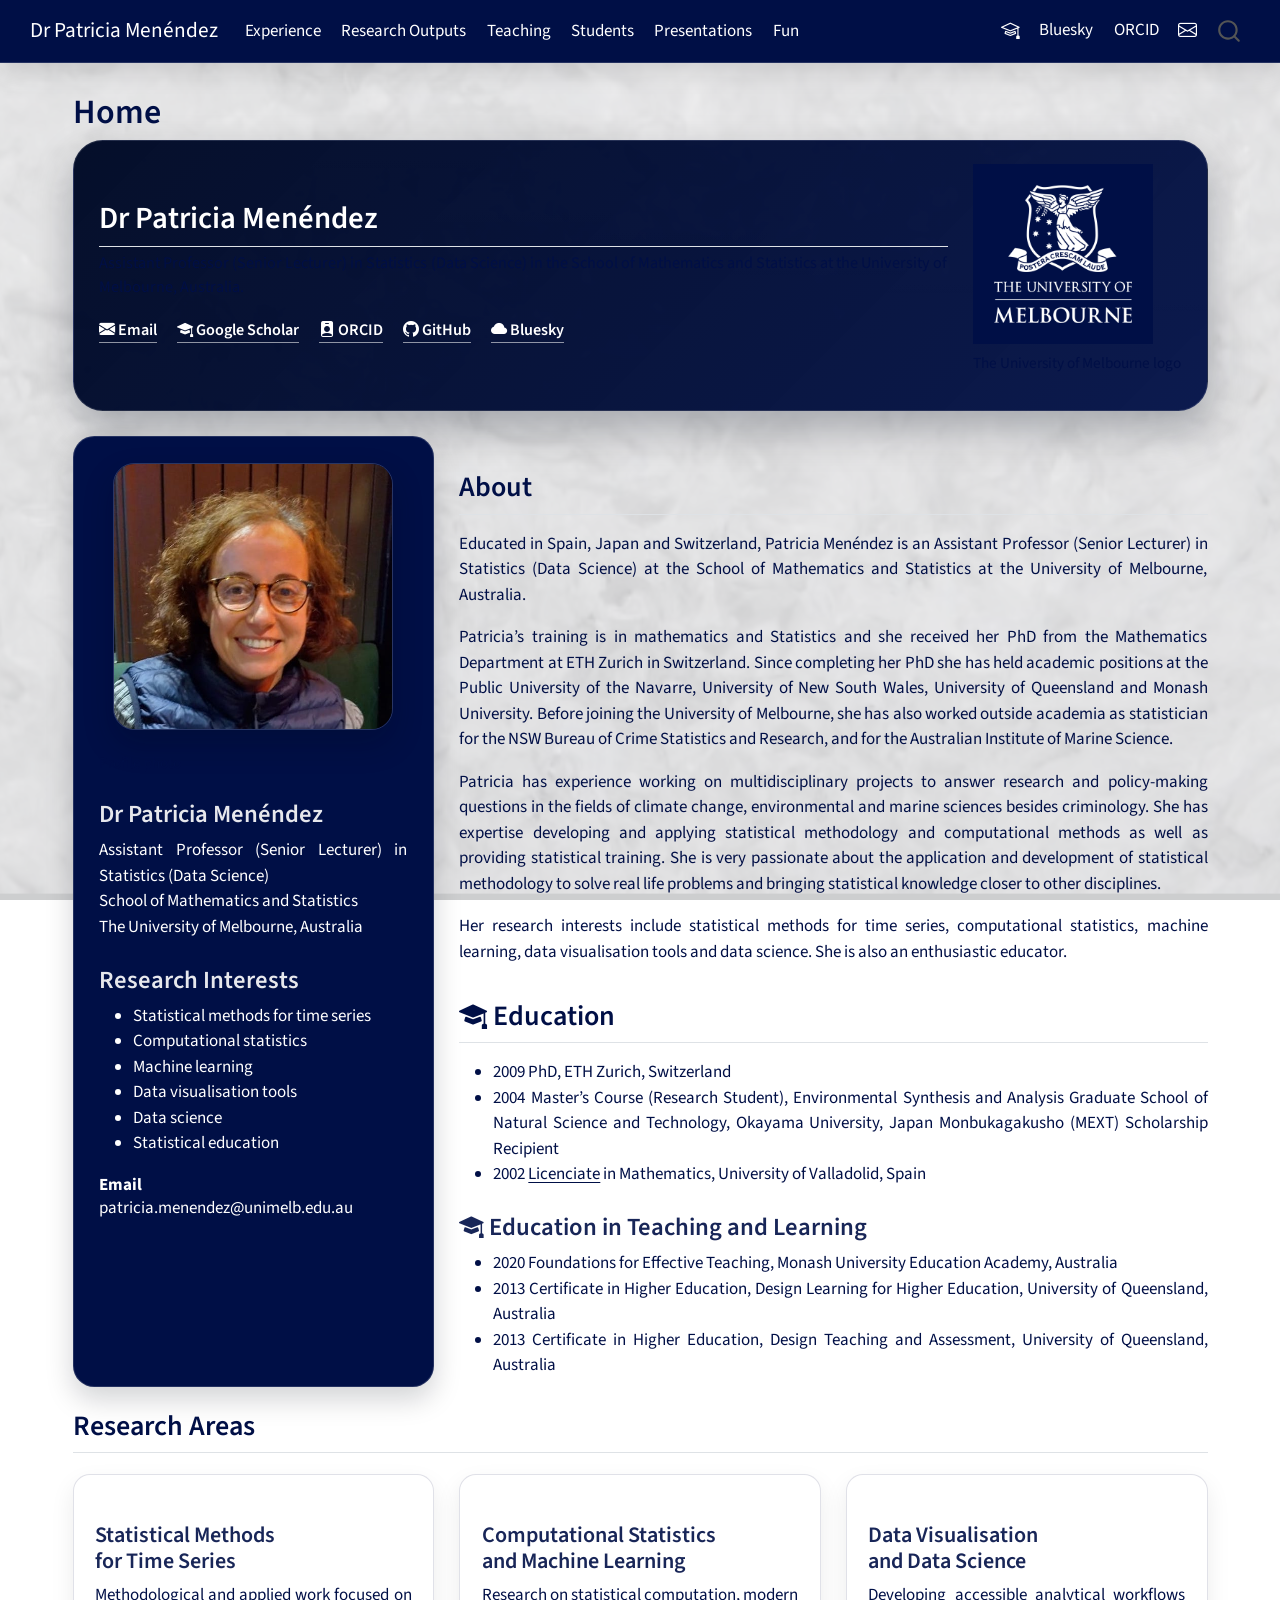
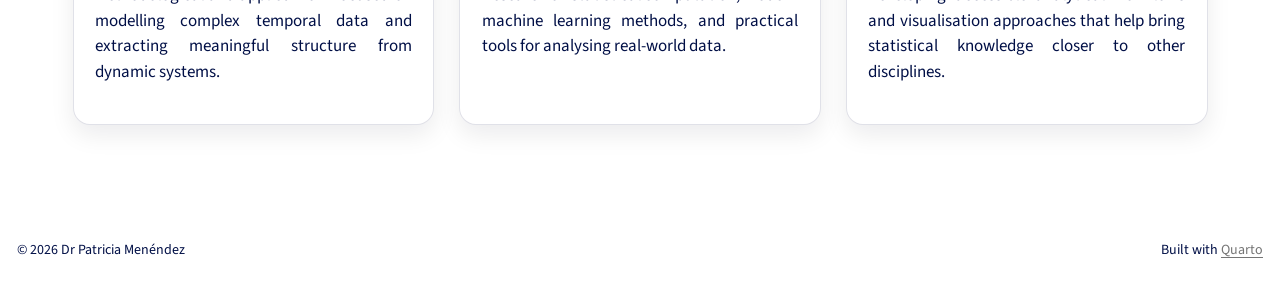
==== index.html @ da28e720 "Deploy rendered site from private source" ====
<!DOCTYPE html>
<html xmlns="http://www.w3.org/1999/xhtml" lang="en" xml:lang="en"><head>

<meta charset="utf-8">
<meta name="generator" content="quarto-1.9.37">

<meta name="viewport" content="width=device-width, initial-scale=1.0, user-scalable=yes">


<title>Home – Dr Patricia Menéndez</title>
<style>
/* Default styles provided by pandoc.
** See https://pandoc.org/MANUAL.html#variables-for-html for config info.
*/
code{white-space: pre-wrap;}
span.smallcaps{font-variant: small-caps;}
div.columns{display: flex; gap: min(4vw, 1.5em);}
div.column{flex: auto; overflow-x: auto;}
div.hanging-indent{margin-left: 1.5em; text-indent: -1.5em;}
ul.task-list{list-style: none;}
ul.task-list li input[type="checkbox"] {
  width: 0.8em;
  margin: 0 0.8em 0.2em -1em; /* quarto-specific, see https://github.com/quarto-dev/quarto-cli/issues/4556 */ 
  vertical-align: middle;
}
</style>


<script src="site_libs/quarto-nav/quarto-nav.js"></script>
<script src="site_libs/quarto-nav/headroom.min.js"></script>
<script src="site_libs/clipboard/clipboard.min.js"></script>
<script src="site_libs/quarto-search/autocomplete.umd.js"></script>
<script src="site_libs/quarto-search/fuse.min.js"></script>
<script src="site_libs/quarto-search/quarto-search.js"></script>
<meta name="quarto:offset" content="./">
<script src="site_libs/quarto-html/quarto.js" type="module"></script>
<script src="site_libs/quarto-html/tabsets/tabsets.js" type="module"></script>
<script src="site_libs/quarto-html/popper.min.js"></script>
<script src="site_libs/quarto-html/tippy.umd.min.js"></script>
<script src="site_libs/quarto-html/anchor.min.js"></script>
<link href="site_libs/quarto-html/tippy.css" rel="stylesheet">
<link href="site_libs/quarto-html/quarto-syntax-highlighting-7f8f88aac4f3542376d5c11b86a4c14d.css" rel="stylesheet" id="quarto-text-highlighting-styles">
<script src="site_libs/bootstrap/bootstrap.min.js"></script>
<link href="site_libs/bootstrap/bootstrap-icons.css" rel="stylesheet">
<link href="site_libs/bootstrap/bootstrap-4897d45d2f75ed4f519693be625836c5.min.css" rel="stylesheet" append-hash="true" id="quarto-bootstrap" data-mode="light">
<script id="quarto-search-options" type="application/json">{
  "location": "navbar",
  "copy-button": false,
  "collapse-after": 3,
  "panel-placement": "end",
  "type": "overlay",
  "limit": 50,
  "keyboard-shortcut": [
    "f",
    "/",
    "s"
  ],
  "show-item-context": false,
  "language": {
    "search-no-results-text": "No results",
    "search-matching-documents-text": "matching documents",
    "search-copy-link-title": "Copy link to search",
    "search-hide-matches-text": "Hide additional matches",
    "search-more-match-text": "more match in this document",
    "search-more-matches-text": "more matches in this document",
    "search-clear-button-title": "Clear",
    "search-text-placeholder": "",
    "search-detached-cancel-button-title": "Cancel",
    "search-submit-button-title": "Submit",
    "search-label": "Search"
  }
}</script>
<style>html{ scroll-behavior: smooth; }</style>


<link rel="stylesheet" href="styles.css">
</head>

<body class="nav-fixed quarto-light">

<div id="quarto-search-results"></div>
  <header id="quarto-header" class="headroom fixed-top">
    <nav class="navbar navbar-expand-lg " data-bs-theme="dark">
      <div class="navbar-container container-fluid">
      <div class="navbar-brand-container mx-auto">
    <a class="navbar-brand" href="./index.html">
    <span class="navbar-title">Dr Patricia Menéndez</span>
    </a>
  </div>
            <div id="quarto-search" class="" title="Search"></div>
          <button class="navbar-toggler" type="button" data-bs-toggle="collapse" data-bs-target="#navbarCollapse" aria-controls="navbarCollapse" role="menu" aria-expanded="false" aria-label="Toggle navigation" onclick="if (window.quartoToggleHeadroom) { window.quartoToggleHeadroom(); }">
  <span class="navbar-toggler-icon"></span>
</button>
          <div class="collapse navbar-collapse" id="navbarCollapse">
            <ul class="navbar-nav navbar-nav-scroll me-auto">
  <li class="nav-item">
    <a class="nav-link" href="./experience.html"> 
<span class="menu-text">Experience</span></a>
  </li>  
  <li class="nav-item">
    <a class="nav-link" href="./publications.html"> 
<span class="menu-text">Research Outputs</span></a>
  </li>  
  <li class="nav-item">
    <a class="nav-link" href="./teaching.html"> 
<span class="menu-text">Teaching</span></a>
  </li>  
  <li class="nav-item">
    <a class="nav-link" href="./students.html"> 
<span class="menu-text">Students</span></a>
  </li>  
  <li class="nav-item">
    <a class="nav-link" href="./presentations.html"> 
<span class="menu-text">Presentations</span></a>
  </li>  
  <li class="nav-item">
    <a class="nav-link" href="./hobbies.html"> 
<span class="menu-text">Fun</span></a>
  </li>  
</ul>
            <ul class="navbar-nav navbar-nav-scroll ms-auto">
  <li class="nav-item compact">
    <a class="nav-link" href="https://scholar.google.com/citations?user=6ynCG1MAAAAJ&amp;hl=en"> <i class="bi bi-mortarboard" role="img" aria-label="Google Scholar">
</i> 
<span class="menu-text"></span></a>
  </li>  
  <li class="nav-item">
    <a class="nav-link" href="https://bsky.app/profile/patriciamenendez.bsky.social"> 
<span class="menu-text">Bluesky</span></a>
  </li>  
  <li class="nav-item">
    <a class="nav-link" href="https://orcid.org/0000-0003-0701-6315"> 
<span class="menu-text">ORCID</span></a>
  </li>  
  <li class="nav-item compact">
    <a class="nav-link" href="mailto:patricia.menendez@unimelb.edu.au"> <i class="bi bi-envelope" role="img" aria-label="Email">
</i> 
<span class="menu-text"></span></a>
  </li>  
</ul>
          </div> <!-- /navcollapse -->
            <div class="quarto-navbar-tools">
</div>
      </div> <!-- /container-fluid -->
    </nav>
</header>
<!-- content -->
<div id="quarto-content" class="quarto-container page-columns page-rows-contents page-layout-full page-navbar">
<!-- sidebar -->
<!-- margin-sidebar -->
    
<!-- main -->
<main class="content column-page" id="quarto-document-content">

<header id="title-block-header" class="quarto-title-block default">
<div class="quarto-title">
<h1 class="title">Home</h1>
</div>



<div class="quarto-title-meta column-page">

    
  
    
  </div>
  


</header>


<div class="hero-banner">
<div class="hero-layout">
<section id="dr-patricia-menéndez" class="level2 hero-copy">
<h2 class="anchored" data-anchor-id="dr-patricia-menéndez">Dr Patricia Menéndez</h2>
<p>Assistant Professor (Senior Lecturer) in Statistics (Data Science) in the School of Mathematics and Statistics at the University of Melbourne, Australia.</p>
<p><a href="mailto:patricia.menendez@unimelb.edu.au" class="hero-link"><i class="bi bi-envelope-fill"></i> Email</a> <a href="https://scholar.google.com/citations?user=6ynCG1MAAAAJ&amp;hl=en" class="hero-link"><i class="bi bi-mortarboard-fill"></i> Google Scholar</a> <a href="https://orcid.org/0000-0003-0701-6315" class="hero-link"><i class="bi bi-person-badge-fill"></i> ORCID</a> <a href="https://github.com/" class="hero-link"><i class="bi bi-github"></i> GitHub</a> <a href="https://bsky.app/profile/patriciamenendez.bsky.social" class="hero-link"><i class="bi bi-cloud-fill"></i> Bluesky</a></p>
</section>
<div class="hero-mark">
<div class="quarto-figure quarto-figure-center">
<figure class="figure">
<p><img src="photos/uom-logo.png" class="uom-logo-hero img-fluid figure-img"></p>
<figcaption>The University of Melbourne logo</figcaption>
</figure>
</div>
</div>
</div>
</div>
<div class="grid">
<div class="g-col-12 g-col-md-4">
<div class="profile-panel">
<div class="quarto-figure quarto-figure-center">
<figure class="figure">
<p><img src="photos/profile-photo.jpeg" class="profile-photo img-fluid figure-img"></p>
<figcaption>Profile photo</figcaption>
</figure>
</div>
<section id="dr-patricia-menéndez-1" class="level3">
<h3 class="anchored" data-anchor-id="dr-patricia-menéndez-1">Dr Patricia Menéndez</h3>
<p>Assistant Professor (Senior Lecturer) in Statistics (Data Science)<br>
School of Mathematics and Statistics<br>
The University of Melbourne, Australia</p>
</section>
<section id="research-interests" class="level3">
<h3 class="anchored" data-anchor-id="research-interests">Research Interests</h3>
<ul>
<li>Statistical methods for time series</li>
<li>Computational statistics</li>
<li>Machine learning</li>
<li>Data visualisation tools</li>
<li>Data science</li>
<li>Statistical education</li>
</ul>
<div class="profile-meta">
<p><strong>Email</strong><br>
patricia.menendez@unimelb.edu.au</p>
</div>
</section>
</div>
</div>
<div class="g-col-12 g-col-md-8">
<section id="about" class="level2">
<h2 class="anchored" data-anchor-id="about">About</h2>
<p>Educated in Spain, Japan and Switzerland, Patricia Menéndez is an Assistant Professor (Senior Lecturer) in Statistics (Data Science) at the School of Mathematics and Statistics at the University of Melbourne, Australia.</p>
<p>Patricia’s training is in mathematics and Statistics and she received her PhD from the Mathematics Department at ETH Zurich in Switzerland. Since completing her PhD she has held academic positions at the Public University of the Navarre, University of New South Wales, University of Queensland and Monash University. Before joining the University of Melbourne, she has also worked outside academia as statistician for the NSW Bureau of Crime Statistics and Research, and for the Australian Institute of Marine Science.</p>
<p>Patricia has experience working on multidisciplinary projects to answer research and policy-making questions in the fields of climate change, environmental and marine sciences besides criminology. She has expertise developing and applying statistical methodology and computational methods as well as providing statistical training. She is very passionate about the application and development of statistical methodology to solve real life problems and bringing statistical knowledge closer to other disciplines.</p>
<p>Her research interests include statistical methods for time series, computational statistics, machine learning, data visualisation tools and data science. She is also an enthusiastic educator.</p>
</section>
<section id="education" class="level2">
<h2 class="anchored" data-anchor-id="education"><i class="bi bi-mortarboard-fill"></i> Education</h2>
<ul>
<li>2009 PhD, ETH Zurich, Switzerland</li>
<li>2004 Master’s Course (Research Student), Environmental Synthesis and Analysis Graduate School of Natural Science and Technology, Okayama University, Japan Monbukagakusho (MEXT) Scholarship Recipient</li>
<li>2002 <a href="https://en.wikipedia.org/wiki/Licentiate_(degree)">Licenciate</a> in Mathematics, University of Valladolid, Spain</li>
</ul>
<section id="education-in-teaching-and-learning" class="level3">
<h3 class="anchored" data-anchor-id="education-in-teaching-and-learning"><i class="bi bi-mortarboard-fill"></i> Education in Teaching and Learning</h3>
<ul>
<li>2020 Foundations for Effective Teaching, Monash University Education Academy, Australia</li>
<li>2013 Certificate in Higher Education, Design Learning for Higher Education, University of Queensland, Australia</li>
<li>2013 Certificate in Higher Education, Design Teaching and Assessment, University of Queensland, Australia</li>
</ul>
</section>
</section>
</div>
</div>
<section id="research-areas" class="level2">
<h2 class="anchored" data-anchor-id="research-areas">Research Areas</h2>
<div class="feature-grid">
<section id="statistical-methods-for-time-series" class="level3 feature-card">
<h3 class="anchored" data-anchor-id="statistical-methods-for-time-series">Statistical Methods for Time Series</h3>
<p>Methodological and applied work focused on modelling complex temporal data and extracting meaningful structure from dynamic systems.</p>
</section>
<section id="computational-statistics-and-machine-learning" class="level3 feature-card">
<h3 class="anchored" data-anchor-id="computational-statistics-and-machine-learning">Computational Statistics and Machine Learning</h3>
<p>Research on statistical computation, modern machine learning methods, and practical tools for analysing real-world data.</p>
</section>
<section id="data-visualisation-and-data-science" class="level3 feature-card">
<h3 class="anchored" data-anchor-id="data-visualisation-and-data-science">Data Visualisation and Data Science</h3>
<p>Developing accessible analytical workflows and visualisation approaches that help bring statistical knowledge closer to other disciplines.</p>
</section>
</div>


</section>

</main> <!-- /main -->
<script id="quarto-html-after-body" type="application/javascript">
  window.document.addEventListener("DOMContentLoaded", function (event) {
    const icon = "";
    const anchorJS = new window.AnchorJS();
    anchorJS.options = {
      placement: 'right',
      icon: icon
    };
    anchorJS.add('.anchored');
    const isCodeAnnotation = (el) => {
      for (const clz of el.classList) {
        if (clz.startsWith('code-annotation-')) {                     
          return true;
        }
      }
      return false;
    }
    const onCopySuccess = function(e) {
      // button target
      const button = e.trigger;
      // don't keep focus
      button.blur();
      // flash "checked"
      button.classList.add('code-copy-button-checked');
      var currentTitle = button.getAttribute("title");
      button.setAttribute("title", "Copied!");
      let tooltip;
      if (window.bootstrap) {
        button.setAttribute("data-bs-toggle", "tooltip");
        button.setAttribute("data-bs-placement", "left");
        button.setAttribute("data-bs-title", "Copied!");
        tooltip = new bootstrap.Tooltip(button, 
          { trigger: "manual", 
            customClass: "code-copy-button-tooltip",
            offset: [0, -8]});
        tooltip.show();    
      }
      setTimeout(function() {
        if (tooltip) {
          tooltip.hide();
          button.removeAttribute("data-bs-title");
          button.removeAttribute("data-bs-toggle");
          button.removeAttribute("data-bs-placement");
        }
        button.setAttribute("title", currentTitle);
        button.classList.remove('code-copy-button-checked');
      }, 1000);
      // clear code selection
      e.clearSelection();
    }
    const getTextToCopy = function(trigger) {
      const outerScaffold = trigger.parentElement.cloneNode(true);
      const codeEl = outerScaffold.querySelector('code');
      for (const childEl of codeEl.children) {
        if (isCodeAnnotation(childEl)) {
          childEl.remove();
        }
      }
      return codeEl.innerText;
    }
    const clipboard = new window.ClipboardJS('.code-copy-button:not([data-in-quarto-modal])', {
      text: getTextToCopy
    });
    clipboard.on('success', onCopySuccess);
    if (window.document.getElementById('quarto-embedded-source-code-modal')) {
      const clipboardModal = new window.ClipboardJS('.code-copy-button[data-in-quarto-modal]', {
        text: getTextToCopy,
        container: window.document.getElementById('quarto-embedded-source-code-modal')
      });
      clipboardModal.on('success', onCopySuccess);
    }
      var localhostRegex = new RegExp(/^(?:http|https):\/\/localhost\:?[0-9]*\//);
      var mailtoRegex = new RegExp(/^mailto:/);
        var filterRegex = new RegExp('/' + window.location.host + '/');
      var isInternal = (href) => {
          return filterRegex.test(href) || localhostRegex.test(href) || mailtoRegex.test(href);
      }
      // Inspect non-navigation links and adorn them if external
     var links = window.document.querySelectorAll('a[href]:not(.nav-link):not(.navbar-brand):not(.toc-action):not(.sidebar-link):not(.sidebar-item-toggle):not(.pagination-link):not(.no-external):not([aria-hidden]):not(.dropdown-item):not(.quarto-navigation-tool):not(.about-link)');
      for (var i=0; i<links.length; i++) {
        const link = links[i];
        if (!isInternal(link.href)) {
          // undo the damage that might have been done by quarto-nav.js in the case of
          // links that we want to consider external
          if (link.dataset.originalHref !== undefined) {
            link.href = link.dataset.originalHref;
          }
            // target, if specified
            link.setAttribute("target", "_blank");
            if (link.getAttribute("rel") === null) {
              link.setAttribute("rel", "noopener");
            }
        }
      }
    function tippyHover(el, contentFn, onTriggerFn, onUntriggerFn) {
      const config = {
        allowHTML: true,
        maxWidth: 500,
        delay: 100,
        arrow: false,
        appendTo: function(el) {
            return el.parentElement;
        },
        interactive: true,
        interactiveBorder: 10,
        theme: 'quarto',
        placement: 'bottom-start',
      };
      if (contentFn) {
        config.content = contentFn;
      }
      if (onTriggerFn) {
        config.onTrigger = onTriggerFn;
      }
      if (onUntriggerFn) {
        config.onUntrigger = onUntriggerFn;
      }
      window.tippy(el, config); 
    }
    const noterefs = window.document.querySelectorAll('a[role="doc-noteref"]');
    for (var i=0; i<noterefs.length; i++) {
      const ref = noterefs[i];
      tippyHover(ref, function() {
        // use id or data attribute instead here
        let href = ref.getAttribute('data-footnote-href') || ref.getAttribute('href');
        try { href = new URL(href).hash; } catch {}
        const id = href.replace(/^#\/?/, "");
        const note = window.document.getElementById(id);
        if (note) {
          return note.innerHTML;
        } else {
          return "";
        }
      });
    }
    const xrefs = window.document.querySelectorAll('a.quarto-xref');
    const processXRef = (id, note) => {
      // Strip column container classes
      const stripColumnClz = (el) => {
        el.classList.remove("page-full", "page-columns");
        if (el.children) {
          for (const child of el.children) {
            stripColumnClz(child);
          }
        }
      }
      stripColumnClz(note)
      if (id === null || id.startsWith('sec-')) {
        // Special case sections, only their first couple elements
        const container = document.createElement("div");
        if (note.children && note.children.length > 2) {
          container.appendChild(note.children[0].cloneNode(true));
          for (let i = 1; i < note.children.length; i++) {
            const child = note.children[i];
            if (child.tagName === "P" && child.innerText === "") {
              continue;
            } else {
              container.appendChild(child.cloneNode(true));
              break;
            }
          }
          if (window.Quarto?.typesetMath) {
            window.Quarto.typesetMath(container);
          }
          return container.innerHTML
        } else {
          if (window.Quarto?.typesetMath) {
            window.Quarto.typesetMath(note);
          }
          return note.innerHTML;
        }
      } else {
        // Remove any anchor links if they are present
        const anchorLink = note.querySelector('a.anchorjs-link');
        if (anchorLink) {
          anchorLink.remove();
        }
        if (window.Quarto?.typesetMath) {
          window.Quarto.typesetMath(note);
        }
        if (note.classList.contains("callout")) {
          return note.outerHTML;
        } else {
          return note.innerHTML;
        }
      }
    }
    for (var i=0; i<xrefs.length; i++) {
      const xref = xrefs[i];
      tippyHover(xref, undefined, function(instance) {
        instance.disable();
        let url = xref.getAttribute('href');
        let hash = undefined; 
        if (url.startsWith('#')) {
          hash = url;
        } else {
          try { hash = new URL(url).hash; } catch {}
        }
        if (hash) {
          const id = hash.replace(/^#\/?/, "");
          const note = window.document.getElementById(id);
          if (note !== null) {
            try {
              const html = processXRef(id, note.cloneNode(true));
              instance.setContent(html);
            } finally {
              instance.enable();
              instance.show();
            }
          } else {
            // See if we can fetch this
            fetch(url.split('#')[0])
            .then(res => res.text())
            .then(html => {
              const parser = new DOMParser();
              const htmlDoc = parser.parseFromString(html, "text/html");
              const note = htmlDoc.getElementById(id);
              if (note !== null) {
                const html = processXRef(id, note);
                instance.setContent(html);
              } 
            }).finally(() => {
              instance.enable();
              instance.show();
            });
          }
        } else {
          // See if we can fetch a full url (with no hash to target)
          // This is a special case and we should probably do some content thinning / targeting
          fetch(url)
          .then(res => res.text())
          .then(html => {
            const parser = new DOMParser();
            const htmlDoc = parser.parseFromString(html, "text/html");
            const note = htmlDoc.querySelector('main.content');
            if (note !== null) {
              // This should only happen for chapter cross references
              // (since there is no id in the URL)
              // remove the first header
              if (note.children.length > 0 && note.children[0].tagName === "HEADER") {
                note.children[0].remove();
              }
              const html = processXRef(null, note);
              instance.setContent(html);
            } 
          }).finally(() => {
            instance.enable();
            instance.show();
          });
        }
      }, function(instance) {
      });
    }
        let selectedAnnoteEl;
        const selectorForAnnotation = ( cell, annotation) => {
          let cellAttr = 'data-code-cell="' + cell + '"';
          let lineAttr = 'data-code-annotation="' +  annotation + '"';
          const selector = 'span[' + cellAttr + '][' + lineAttr + ']';
          return selector;
        }
        const selectCodeLines = (annoteEl) => {
          const doc = window.document;
          const targetCell = annoteEl.getAttribute("data-target-cell");
          const targetAnnotation = annoteEl.getAttribute("data-target-annotation");
          const annoteSpan = window.document.querySelector(selectorForAnnotation(targetCell, targetAnnotation));
          const lines = annoteSpan.getAttribute("data-code-lines").split(",");
          const lineIds = lines.map((line) => {
            return targetCell + "-" + line;
          })
          let top = null;
          let height = null;
          let parent = null;
          if (lineIds.length > 0) {
              //compute the position of the single el (top and bottom and make a div)
              const el = window.document.getElementById(lineIds[0]);
              top = el.offsetTop;
              height = el.offsetHeight;
              parent = el.parentElement.parentElement;
            if (lineIds.length > 1) {
              const lastEl = window.document.getElementById(lineIds[lineIds.length - 1]);
              const bottom = lastEl.offsetTop + lastEl.offsetHeight;
              height = bottom - top;
            }
            if (top !== null && height !== null && parent !== null) {
              // cook up a div (if necessary) and position it 
              let div = window.document.getElementById("code-annotation-line-highlight");
              if (div === null) {
                div = window.document.createElement("div");
                div.setAttribute("id", "code-annotation-line-highlight");
                div.style.position = 'absolute';
                parent.appendChild(div);
              }
              div.style.top = top - 2 + "px";
              div.style.height = height + 4 + "px";
              div.style.left = 0;
              let gutterDiv = window.document.getElementById("code-annotation-line-highlight-gutter");
              if (gutterDiv === null) {
                gutterDiv = window.document.createElement("div");
                gutterDiv.setAttribute("id", "code-annotation-line-highlight-gutter");
                gutterDiv.style.position = 'absolute';
                const codeCell = window.document.getElementById(targetCell);
                const gutter = codeCell.querySelector('.code-annotation-gutter');
                gutter.appendChild(gutterDiv);
              }
              gutterDiv.style.top = top - 2 + "px";
              gutterDiv.style.height = height + 4 + "px";
            }
            selectedAnnoteEl = annoteEl;
          }
        };
        const unselectCodeLines = () => {
          const elementsIds = ["code-annotation-line-highlight", "code-annotation-line-highlight-gutter"];
          elementsIds.forEach((elId) => {
            const div = window.document.getElementById(elId);
            if (div) {
              div.remove();
            }
          });
          selectedAnnoteEl = undefined;
        };
          // Handle positioning of the toggle
      window.addEventListener(
        "resize",
        throttle(() => {
          elRect = undefined;
          if (selectedAnnoteEl) {
            selectCodeLines(selectedAnnoteEl);
          }
        }, 10)
      );
      function throttle(fn, ms) {
      let throttle = false;
      let timer;
        return (...args) => {
          if(!throttle) { // first call gets through
              fn.apply(this, args);
              throttle = true;
          } else { // all the others get throttled
              if(timer) clearTimeout(timer); // cancel #2
              timer = setTimeout(() => {
                fn.apply(this, args);
                timer = throttle = false;
              }, ms);
          }
        };
      }
        // Attach click handler to the DT
        const annoteDls = window.document.querySelectorAll('dt[data-target-cell]');
        for (const annoteDlNode of annoteDls) {
          annoteDlNode.addEventListener('click', (event) => {
            const clickedEl = event.target;
            if (clickedEl !== selectedAnnoteEl) {
              unselectCodeLines();
              const activeEl = window.document.querySelector('dt[data-target-cell].code-annotation-active');
              if (activeEl) {
                activeEl.classList.remove('code-annotation-active');
              }
              selectCodeLines(clickedEl);
              clickedEl.classList.add('code-annotation-active');
            } else {
              // Unselect the line
              unselectCodeLines();
              clickedEl.classList.remove('code-annotation-active');
            }
          });
        }
    const findCites = (el) => {
      const parentEl = el.parentElement;
      if (parentEl) {
        const cites = parentEl.dataset.cites;
        if (cites) {
          return {
            el,
            cites: cites.split(' ')
          };
        } else {
          return findCites(el.parentElement)
        }
      } else {
        return undefined;
      }
    };
    var bibliorefs = window.document.querySelectorAll('a[role="doc-biblioref"]');
    for (var i=0; i<bibliorefs.length; i++) {
      const ref = bibliorefs[i];
      const citeInfo = findCites(ref);
      if (citeInfo) {
        tippyHover(citeInfo.el, function() {
          var popup = window.document.createElement('div');
          citeInfo.cites.forEach(function(cite) {
            var citeDiv = window.document.createElement('div');
            citeDiv.classList.add('hanging-indent');
            citeDiv.classList.add('csl-entry');
            var biblioDiv = window.document.getElementById('ref-' + cite);
            if (biblioDiv) {
              citeDiv.innerHTML = biblioDiv.innerHTML;
            }
            popup.appendChild(citeDiv);
          });
          return popup.innerHTML;
        });
      }
    }
  });
  </script>
</div> <!-- /content -->
<footer class="footer">
  <div class="nav-footer">
    <div class="nav-footer-left">
<p>© 2026 Dr Patricia Menéndez</p>
</div>   
    <div class="nav-footer-center">
      &nbsp;
    </div>
    <div class="nav-footer-right">
<p>Built with <a href="https://quarto.org/">Quarto</a></p>
</div>
  </div>
</footer>




<script src="site_libs/quarto-html/zenscroll-min.js"></script>
</body></html>
---- site_libs/quarto-html/tippy.css ----
.tippy-box[data-animation=fade][data-state=hidden]{opacity:0}[data-tippy-root]{max-width:calc(100vw - 10px)}.tippy-box{position:relative;background-color:#333;color:#fff;border-radius:4px;font-size:14px;line-height:1.4;white-space:normal;outline:0;transition-property:transform,visibility,opacity}.tippy-box[data-placement^=top]>.tippy-arrow{bottom:0}.tippy-box[data-placement^=top]>.tippy-arrow:before{bottom:-7px;left:0;border-width:8px 8px 0;border-top-color:initial;transform-origin:center top}.tippy-box[data-placement^=bottom]>.tippy-arrow{top:0}.tippy-box[data-placement^=bottom]>.tippy-arrow:before{top:-7px;left:0;border-width:0 8px 8px;border-bottom-color:initial;transform-origin:center bottom}.tippy-box[data-placement^=left]>.tippy-arrow{right:0}.tippy-box[data-placement^=left]>.tippy-arrow:before{border-width:8px 0 8px 8px;border-left-color:initial;right:-7px;transform-origin:center left}.tippy-box[data-placement^=right]>.tippy-arrow{left:0}.tippy-box[data-placement^=right]>.tippy-arrow:before{left:-7px;border-width:8px 8px 8px 0;border-right-color:initial;transform-origin:center right}.tippy-box[data-inertia][data-state=visible]{transition-timing-function:cubic-bezier(.54,1.5,.38,1.11)}.tippy-arrow{width:16px;height:16px;color:#333}.tippy-arrow:before{content:"";position:absolute;border-color:transparent;border-style:solid}.tippy-content{position:relative;padding:5px 9px;z-index:1}
---- site_libs/quarto-html/quarto-syntax-highlighting-7f8f88aac4f3542376d5c11b86a4c14d.css ----
/* quarto syntax highlight colors */
:root {
  --quarto-hl-ot-color: #003B4F;
  --quarto-hl-at-color: #657422;
  --quarto-hl-ss-color: #20794D;
  --quarto-hl-an-color: #5E5E5E;
  --quarto-hl-fu-color: #4758AB;
  --quarto-hl-st-color: #20794D;
  --quarto-hl-cf-color: #003B4F;
  --quarto-hl-op-color: #5E5E5E;
  --quarto-hl-er-color: #AD0000;
  --quarto-hl-bn-color: #AD0000;
  --quarto-hl-al-color: #AD0000;
  --quarto-hl-va-color: #111111;
  --quarto-hl-bu-color: inherit;
  --quarto-hl-ex-color: inherit;
  --quarto-hl-pp-color: #AD0000;
  --quarto-hl-in-color: #5E5E5E;
  --quarto-hl-vs-color: #20794D;
  --quarto-hl-wa-color: #5E5E5E;
  --quarto-hl-do-color: #5E5E5E;
  --quarto-hl-im-color: #00769E;
  --quarto-hl-ch-color: #20794D;
  --quarto-hl-dt-color: #AD0000;
  --quarto-hl-fl-color: #AD0000;
  --quarto-hl-co-color: #5E5E5E;
  --quarto-hl-cv-color: #5E5E5E;
  --quarto-hl-cn-color: #8f5902;
  --quarto-hl-sc-color: #5E5E5E;
  --quarto-hl-dv-color: #AD0000;
  --quarto-hl-kw-color: #003B4F;
}

/* other quarto variables */
:root {
  --quarto-font-monospace: SFMono-Regular, Menlo, Monaco, Consolas, "Liberation Mono", "Courier New", monospace;
}

/* syntax highlight based on Pandoc's rules */
pre > code.sourceCode > span {
  color: #003B4F;
}

code.sourceCode > span {
  color: #003B4F;
}

div.sourceCode,
div.sourceCode pre.sourceCode {
  color: #003B4F;
}

/* Normal */
code span {
  color: #003B4F;
}

/* Alert */
code span.al {
  color: #AD0000;
  font-style: inherit;
}

/* Annotation */
code span.an {
  color: #5E5E5E;
  font-style: inherit;
}

/* Attribute */
code span.at {
  color: #657422;
  font-style: inherit;
}

/* BaseN */
code span.bn {
  color: #AD0000;
  font-style: inherit;
}

/* BuiltIn */
code span.bu {
  font-style: inherit;
}

/* ControlFlow */
code span.cf {
  color: #003B4F;
  font-weight: bold;
  font-style: inherit;
}

/* Char */
code span.ch {
  color: #20794D;
  font-style: inherit;
}

/* Constant */
code span.cn {
  color: #8f5902;
  font-style: inherit;
}

/* Comment */
code span.co {
  color: #5E5E5E;
  font-style: inherit;
}

/* CommentVar */
code span.cv {
  color: #5E5E5E;
  font-style: italic;
}

/* Documentation */
code span.do {
  color: #5E5E5E;
  font-style: italic;
}

/* DataType */
code span.dt {
  color: #AD0000;
  font-style: inherit;
}

/* DecVal */
code span.dv {
  color: #AD0000;
  font-style: inherit;
}

/* Error */
code span.er {
  color: #AD0000;
  font-style: inherit;
}

/* Extension */
code span.ex {
  font-style: inherit;
}

/* Float */
code span.fl {
  color: #AD0000;
  font-style: inherit;
}

/* Function */
code span.fu {
  color: #4758AB;
  font-style: inherit;
}

/* Import */
code span.im {
  color: #00769E;
  font-style: inherit;
}

/* Information */
code span.in {
  color: #5E5E5E;
  font-style: inherit;
}

/* Keyword */
code span.kw {
  color: #003B4F;
  font-weight: bold;
  font-style: inherit;
}

/* Operator */
code span.op {
  color: #5E5E5E;
  font-style: inherit;
}

/* Other */
code span.ot {
  color: #003B4F;
  font-style: inherit;
}

/* Preprocessor */
code span.pp {
  color: #AD0000;
  font-style: inherit;
}

/* SpecialChar */
code span.sc {
  color: #5E5E5E;
  font-style: inherit;
}

/* SpecialString */
code span.ss {
  color: #20794D;
  font-style: inherit;
}

/* String */
code span.st {
  color: #20794D;
  font-style: inherit;
}

/* Variable */
code span.va {
  color: #111111;
  font-style: inherit;
}

/* VerbatimString */
code span.vs {
  color: #20794D;
  font-style: inherit;
}

/* Warning */
code span.wa {
  color: #5E5E5E;
  font-style: italic;
}

.prevent-inlining {
  content: "</";
}

/*# sourceMappingURL=789ad8cd35626ba772517505b42a116e.css.map */
---- styles.css ----
body {
  background:
    linear-gradient(rgba(255, 255, 255, 0.78), rgba(255, 255, 255, 0.78)),
    url("photos/background-texture.png") center center / cover fixed no-repeat;
  color: #000f46;
}

a,
a:hover,
a:focus {
  color: #000f46;
}

.navbar {
  background-color: #000f46;
  border-bottom: 1px solid rgba(255, 255, 255, 0.14);
  box-shadow: 0 10px 24px rgba(0, 0, 0, 0.1);
}

.navbar-brand,
.navbar-nav .nav-link,
.navbar-nav .nav-link .menu-text,
.navbar .quarto-navbar-tools .quarto-navigation-tool,
.navbar .navbar-title {
  color: #ffffff;
}

.navbar-nav .nav-link.active,
.navbar-nav .nav-link:hover,
.navbar .quarto-navbar-tools .quarto-navigation-tool:hover {
  color: #e7f2ff;
}

.hero-banner {
  padding: 1.35rem 1.5rem 1.05rem;
  margin: -0.65rem 0 1.5rem;
  background:
    linear-gradient(135deg, rgba(0, 10, 38, 0.98), rgba(0, 15, 70, 0.95)),
    linear-gradient(180deg, rgba(255, 255, 255, 0.08), rgba(255, 255, 255, 0.02));
  color: #ffffff;
  border-radius: 1.75rem;
  border: 1px solid rgba(255, 255, 255, 0.12);
  box-shadow: 0 18px 40px rgba(2, 10, 24, 0.28);
}

.hero-layout {
  display: flex;
  align-items: center;
  justify-content: space-between;
  gap: 1.5rem;
}

.hero-copy {
  flex: 1 1 auto;
  min-width: 0;
}

.hero-mark {
  flex: 0 0 auto;
  display: flex;
  align-items: center;
  justify-content: flex-end;
}

.uom-logo-hero {
  display: block;
  width: 100%;
  max-width: 180px;
}

.hero-banner h2 {
  color: #ffffff;
  font-size: clamp(1.55rem, 2.4vw, 2.35rem);
  margin-bottom: 0.2rem;
}

.hero-banner p,
.hero-banner a {
  font-size: 0.95rem;
}

.hero-link,
.hero-link:visited,
.hero-banner .hero-link,
.hero-banner .hero-link:visited,
.hero-banner a.hero-link {
  display: inline-block;
  margin-right: 1rem;
  margin-top: 0.12rem;
  color: #ffffff;
  font-weight: 600;
  text-decoration: none;
  border-bottom: 1px solid rgba(255, 255, 255, 0.55);
}

.hero-link:hover,
.hero-link:focus,
.hero-banner .hero-link:hover,
.hero-banner .hero-link:focus {
  color: #e7f2ff;
  border-color: #e7f2ff;
}

.grid {
  gap: 1.5rem;
  align-items: stretch;
}

.profile-panel {
  padding: 1.5rem;
  background: #000f46;
  color: #ffffff;
  border: 1px solid rgba(255, 255, 255, 0.14);
  border-radius: 1.25rem;
  box-shadow: 0 12px 28px rgba(2, 10, 24, 0.18);
  min-height: calc(100% - 1.25rem);
}

.profile-panel h3,
.profile-panel p,
.profile-panel li,
.profile-panel strong {
  color: #ffffff;
}

.profile-panel h3 {
  font-size: 1.45rem;
  white-space: nowrap;
}

.profile-meta {
  margin: 0.75rem 0 1rem;
}

.profile-meta p {
  margin: 0 0 0.45rem;
  line-height: 1.35;
}

.profile-photo {
  display: block;
  width: 100%;
  max-width: 280px;
  margin: 0 auto 1.25rem;
  border-radius: 1.25rem;
  border: 1px solid rgba(255, 255, 255, 0.16);
  box-shadow: 0 14px 30px rgba(2, 10, 24, 0.24);
}

.hobby-photo {
  display: block;
  width: 100%;
  aspect-ratio: 5 / 4;
  object-fit: cover;
  margin: 0 0 1rem;
  border-radius: 0.9rem;
  border: 1px solid rgba(0, 15, 70, 0.1);
}

.feature-grid {
  display: grid;
  grid-template-columns: repeat(3, minmax(280px, 1fr));
  justify-content: center;
  gap: 1.5rem;
  margin-top: 1.25rem;
}

.page-title,
.fun-card {
  text-align: center;
}

.fun-card {
  width: 100%;
  max-width: 460px;
  margin: 0 auto;
}

.fun-card .hobby-photo {
  min-height: 460px;
}

.feature-card {
  padding: 1.25rem;
  background: #ffffff;
  color: #000f46;
  border: 1px solid rgba(0, 15, 70, 0.12);
  border-radius: 1rem;
  box-shadow: 0 10px 24px rgba(2, 10, 24, 0.08);
}

.feature-card h3 {
  font-size: 1.3rem;
  color: #000f46;
}

.feature-card .anchorjs-link,
.feature-card .anchored .anchorjs-link {
  display: none !important;
}

.sidebar nav[role="doc-toc"] a,
#TOC a,
.toc-actions a,
.quarto-listing-category {
  color: #000f46;
}

.sidebar nav[role="doc-toc"] a:hover,
#TOC a:hover {
  color: #001b7a;
}

.table,
table {
  color: #000f46;
}

.table-striped > tbody > tr:nth-of-type(odd) > * {
  color: #000f46;
  background-color: rgba(0, 15, 70, 0.04);
}

.quarto-title,
.quarto-title-meta,
.quarto-title-meta-heading,
.quarto-title-meta-contents,
h1,
h2,
h3,
h4,
h5,
h6,
p,
li,
dt,
dd,
figcaption,
.callout,
.callout p {
  color: #000f46;
}

.page-columns .content,
.content {
  max-width: 72rem;
}

#quarto-document-content p,
#quarto-document-content li {
  text-align: justify;
}

.quarto-title-banner {
  background: transparent;
}

.page-footer {
  color: #000f46;
  border-top: 1px solid rgba(0, 15, 70, 0.14);
  background: #ffffff;
}

.page-footer a {
  color: #000f46;
}

.table thead th,
th,
td {
  border-color: rgba(0, 15, 70, 0.18);
}

td br {
  display: block;
  margin-bottom: 0.15rem;
}

main.content section.level2 {
  margin-bottom: 1.75rem;
}

main.content h2,
main.content h3 {
  text-wrap: balance;
}

main.content ol {
  padding-left: 1.8rem;
}

main.content ol li {
  padding-left: 0.2rem;
  margin-bottom: 0.65rem;
  line-height: 1.55;
}

@media (max-width: 768px) {
  .feature-grid {
    grid-template-columns: 1fr;
  }

  .hero-layout {
    flex-direction: column;
    align-items: flex-start;
  }

  .uom-logo-hero {
    max-width: 140px;
  }
}
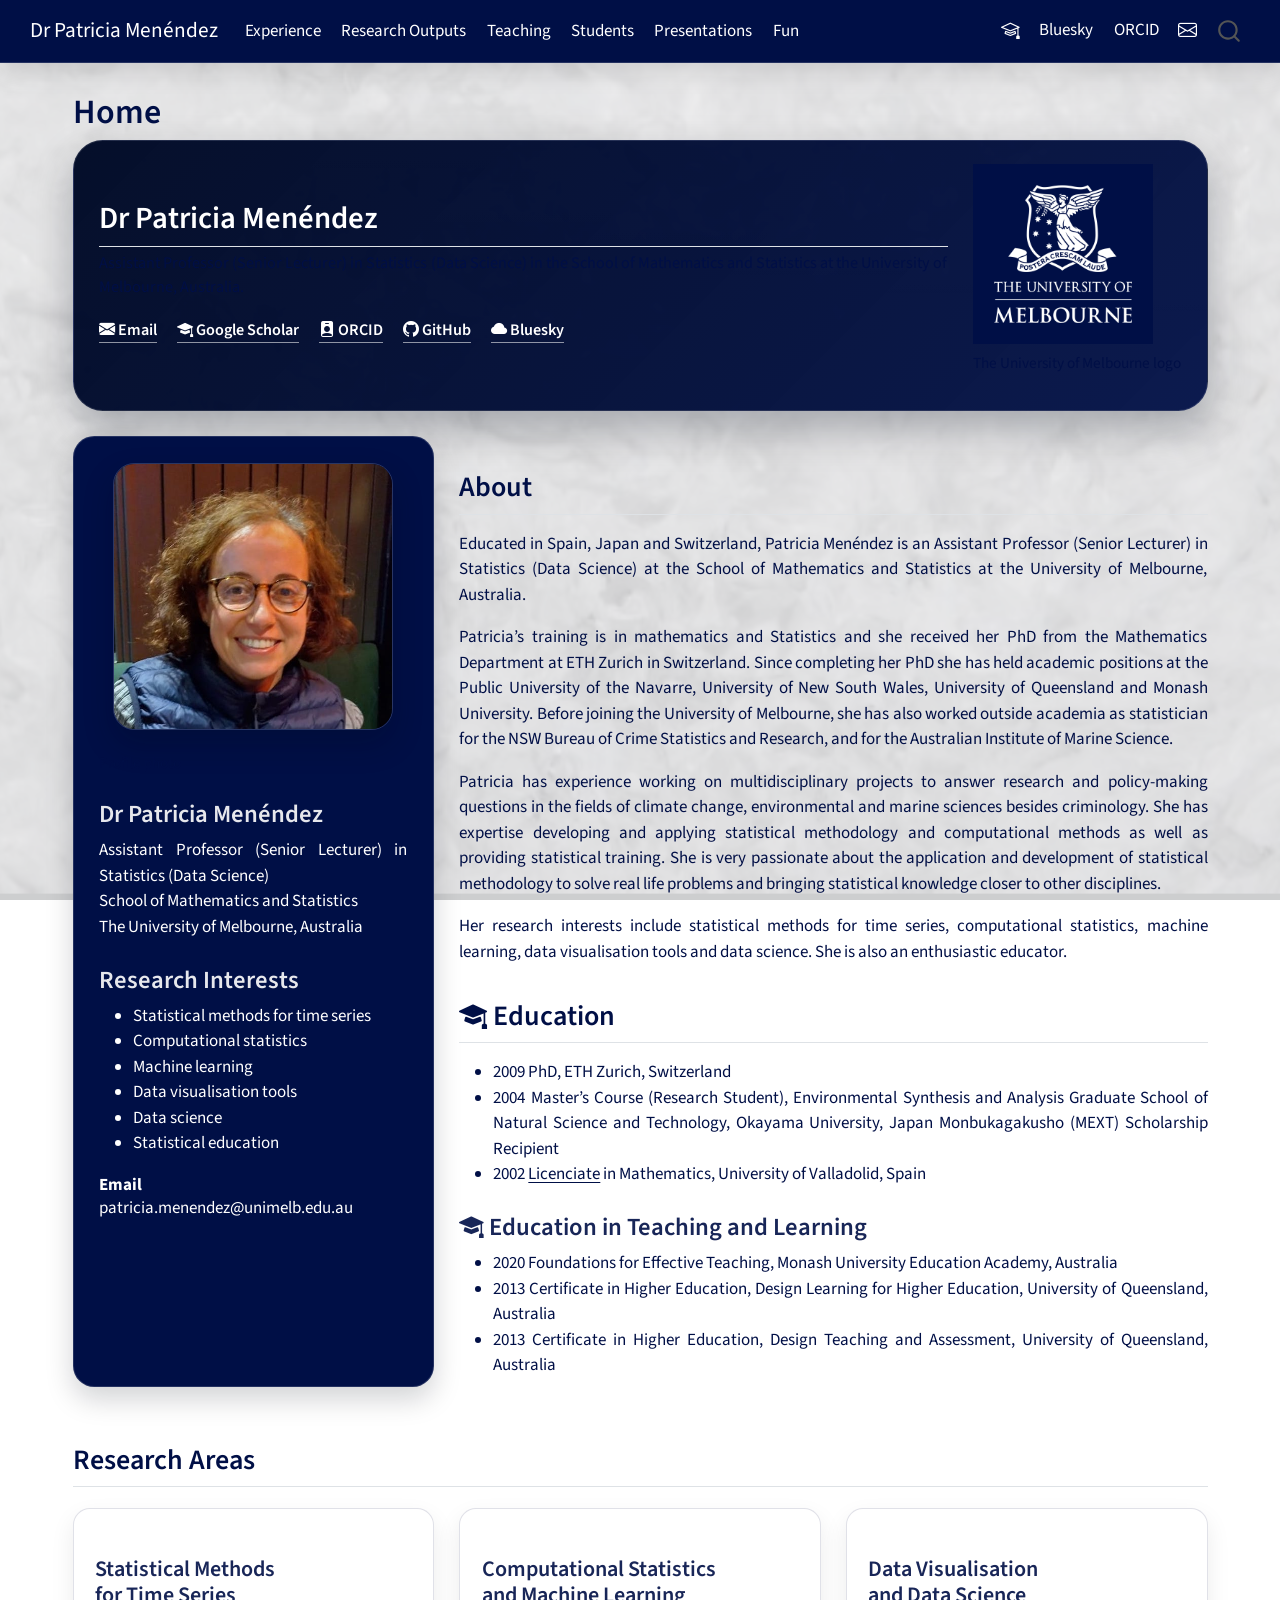
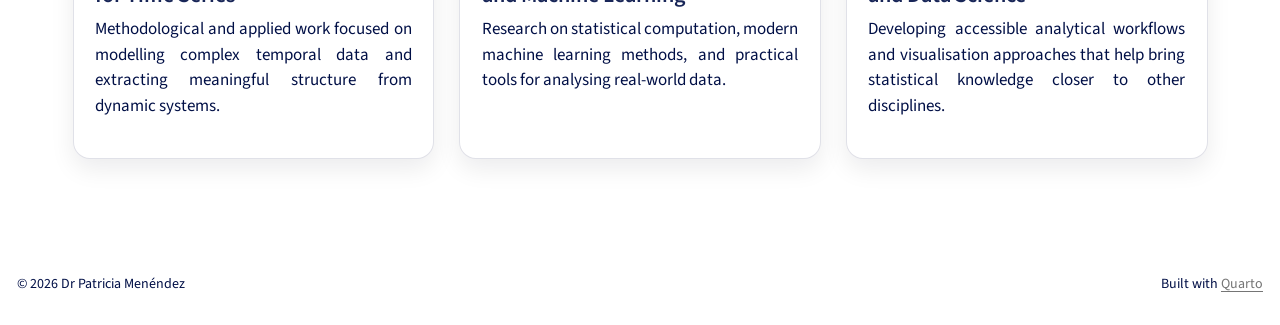
==== commit ac645a7c: "Deploy rendered site from private source" ====
--- a/index.html
+++ b/index.html
@@ -171,6 +171,7 @@
 </header>
 
 
+<div class="home-page">
 <div class="hero-banner">
 <div class="hero-layout">
 <section id="dr-patricia-menéndez" class="level2 hero-copy">
@@ -262,9 +263,10 @@
 <p>Developing accessible analytical workflows and visualisation approaches that help bring statistical knowledge closer to other disciplines.</p>
 </section>
 </div>
-
-
-</section>
+</section>
+</div>
+
+
 
 </main> <!-- /main -->
 <script id="quarto-html-after-body" type="application/javascript">
--- a/styles.css
+++ b/styles.css
@@ -295,17 +295,194 @@
   line-height: 1.55;
 }
 
-@media (max-width: 768px) {
+@media (max-width: 600px) and (orientation: portrait) {
+  .home-page {
+    font-size: 0.78rem;
+  }
+
+  .home-page .hero-banner {
+    padding: 0.52rem 0.62rem 0.48rem;
+    margin: -0.32rem 0 0.72rem;
+    border-radius: 0.9rem;
+  }
+
+  .home-page .hero-layout {
+    gap: 0.45rem;
+  }
+
+  .home-page .uom-logo-hero {
+    max-width: 64px;
+  }
+
+  .home-page .hero-banner h2 {
+    font-size: clamp(0.9rem, 3.8vw, 1.08rem);
+    margin-bottom: 0.02rem;
+  }
+
+  .home-page .hero-banner p,
+  .home-page .hero-banner a {
+    font-size: 0.58rem;
+    line-height: 1.16;
+  }
+
+  .home-page .hero-link,
+  .home-page .hero-link:visited,
+  .home-page .hero-banner .hero-link,
+  .home-page .hero-banner .hero-link:visited,
+  .home-page .hero-banner a.hero-link {
+    margin-right: 0.24rem;
+    margin-top: 0.01rem;
+  }
+
+  .home-page .grid {
+    gap: 0.55rem;
+  }
+
+  .home-page .grid > .g-col-12.g-col-md-4 {
+    grid-column: span 5;
+  }
+
+  .home-page .grid > .g-col-12.g-col-md-8 {
+    grid-column: span 7;
+  }
+
+  .home-page .profile-panel {
+    padding: 0.72rem;
+    font-size: 0.66rem;
+  }
+
+  .home-page .profile-panel h3 {
+    font-size: 0.84rem;
+  }
+
+  .home-page .profile-photo {
+    max-width: 122px;
+    margin-bottom: 0.58rem;
+  }
+
+  .home-page #quarto-document-content > .grid,
+  .home-page .grid {
+    font-size: 0.7rem;
+  }
+
+  .home-page .grid h2 {
+    font-size: 0.96rem;
+  }
+
+  .home-page .grid h3 {
+    font-size: 0.82rem;
+  }
+
+  .home-page .feature-grid {
+    gap: 0.8rem;
+  }
+
+  .home-page .feature-card {
+    padding: 0.9rem;
+  }
+
   .feature-grid {
     grid-template-columns: 1fr;
   }
 
+  .grid {
+    grid-template-columns: repeat(12, minmax(0, 1fr));
+    gap: 0.7rem;
+  }
+
+  .grid > .g-col-12.g-col-md-4 {
+    grid-column: span 5;
+  }
+
+  .grid > .g-col-12.g-col-md-8 {
+    grid-column: span 7;
+  }
+
   .hero-layout {
-    flex-direction: column;
+    flex-direction: row;
     align-items: flex-start;
+    justify-content: space-between;
+    flex-wrap: nowrap;
+    gap: 0.55rem;
   }
 
   .uom-logo-hero {
-    max-width: 140px;
-  }
-}
+    max-width: 74px;
+  }
+
+  .hero-copy,
+  .hero-mark {
+    flex: 0 1 auto;
+  }
+
+  .hero-mark {
+    justify-content: flex-end;
+    margin-top: 0;
+    padding-top: 0.05rem;
+  }
+
+  .hero-banner {
+    padding: 0.58rem 0.7rem 0.55rem;
+    margin: -0.35rem 0 0.8rem;
+    border-radius: 0.95rem;
+  }
+
+  .hero-copy {
+    min-width: 0;
+  }
+
+  .profile-panel {
+    padding: 0.82rem;
+    font-size: 0.72rem;
+  }
+
+  .profile-panel h3 {
+    white-space: normal;
+    font-size: 0.92rem;
+  }
+
+  .profile-photo {
+    max-width: 138px;
+    margin-bottom: 0.7rem;
+  }
+
+  .hero-banner h2 {
+    font-size: clamp(0.98rem, 4vw, 1.2rem);
+    margin-bottom: 0.04rem;
+  }
+
+  .hero-banner p,
+  .hero-banner a {
+    font-size: 0.64rem;
+    line-height: 1.22;
+  }
+
+  .hero-link,
+  .hero-link:visited,
+  .hero-banner .hero-link,
+  .hero-banner .hero-link:visited,
+  .hero-banner a.hero-link {
+    margin-right: 0.32rem;
+    margin-top: 0.02rem;
+  }
+
+  #quarto-document-content > .grid {
+    font-size: 0.76rem;
+  }
+
+  #quarto-document-content > .grid h2 {
+    font-size: 1.05rem;
+  }
+
+  #quarto-document-content > .grid h3 {
+    font-size: 0.9rem;
+  }
+
+  .profile-meta {
+    margin: 0.5rem 0 0.7rem;
+  }
+
+  .profile-meta p {
+    line-height: 1.2;
+  }
+}
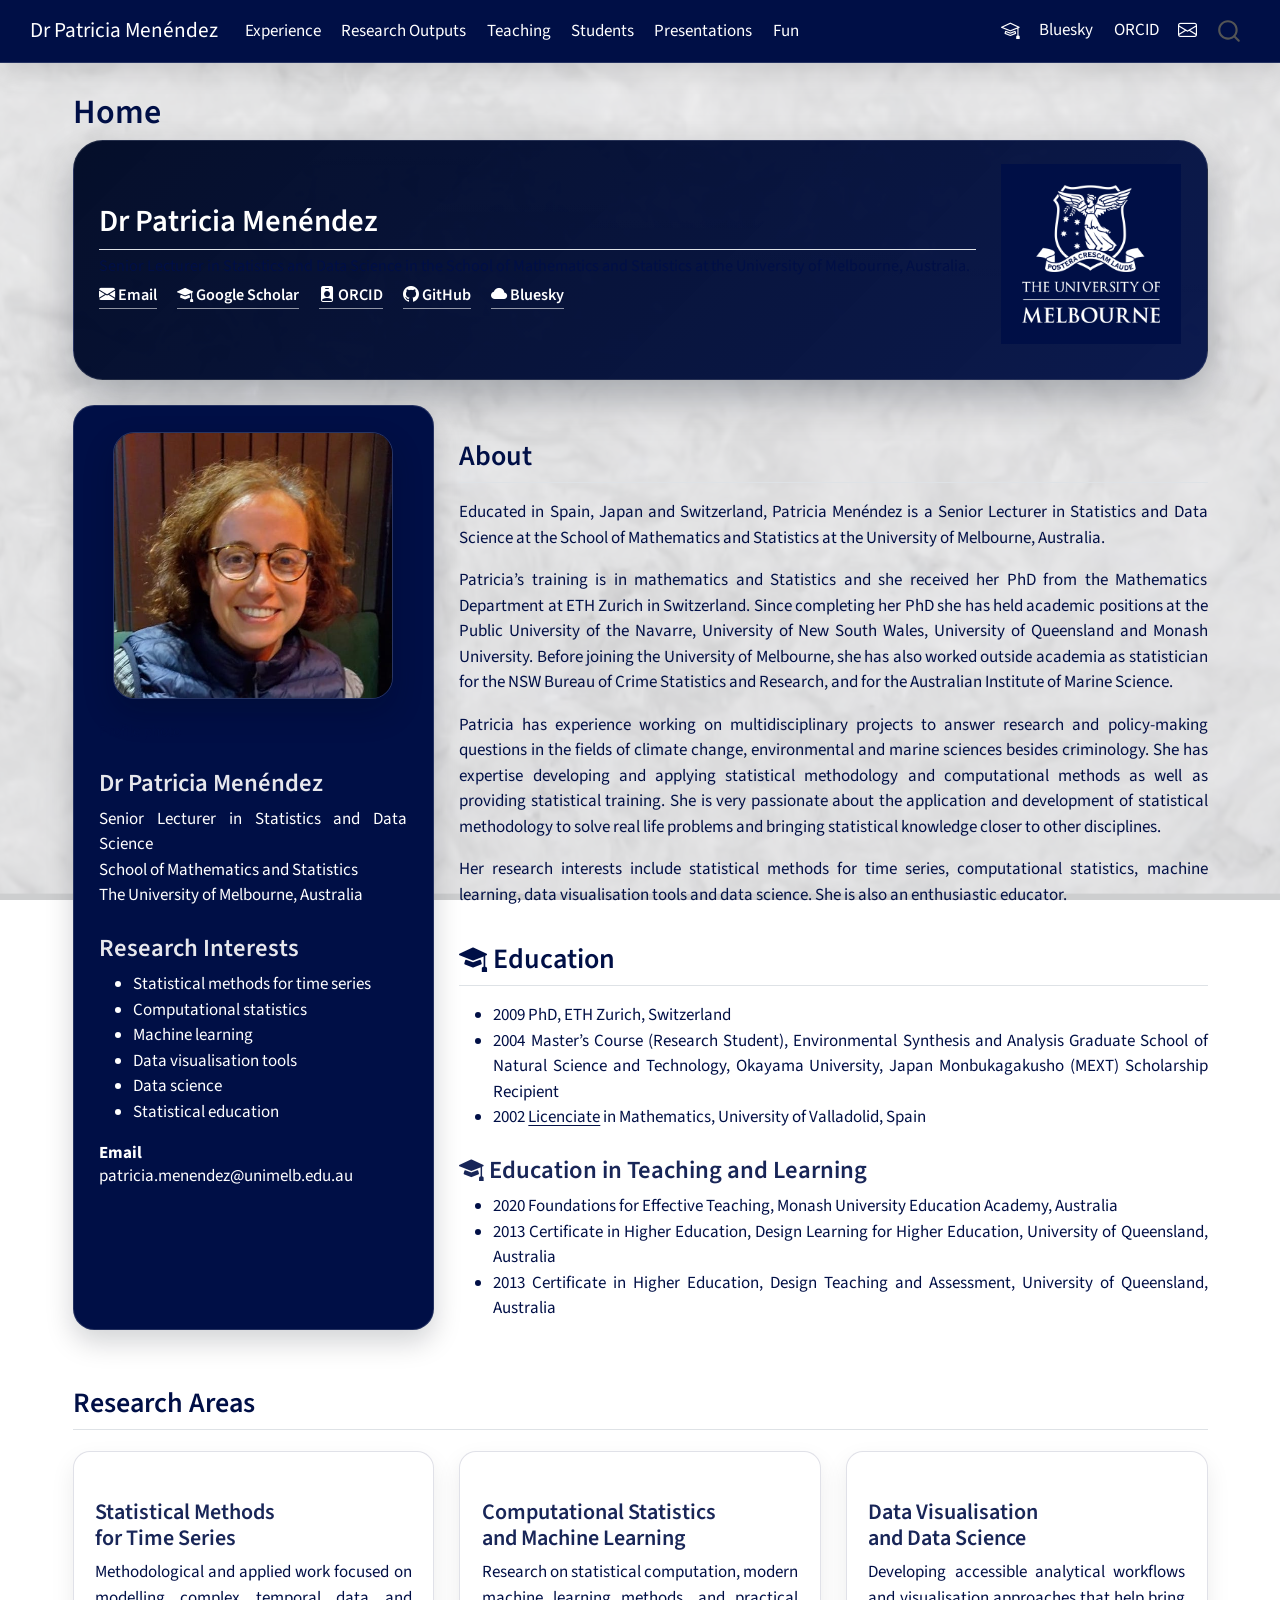
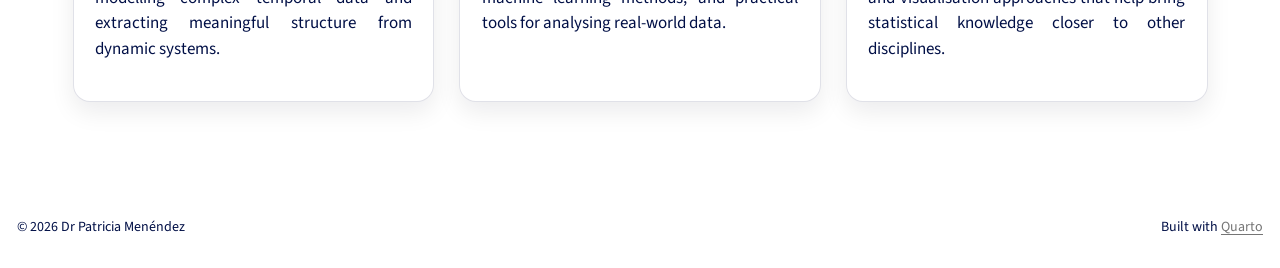
==== commit 02db2bad: "Deploy rendered site from private source" ====
--- a/index.html
+++ b/index.html
@@ -176,16 +176,15 @@
 <div class="hero-layout">
 <section id="dr-patricia-menéndez" class="level2 hero-copy">
 <h2 class="anchored" data-anchor-id="dr-patricia-menéndez">Dr Patricia Menéndez</h2>
-<p>Assistant Professor (Senior Lecturer) in Statistics (Data Science) in the School of Mathematics and Statistics at the University of Melbourne, Australia.</p>
+<div class="hero-subtitle">
+<p>Senior Lecturer in Statistics and Data Science in the School of Mathematics and Statistics at the University of Melbourne, Australia.</p>
+</div>
+<div class="hero-links">
 <p><a href="mailto:patricia.menendez@unimelb.edu.au" class="hero-link"><i class="bi bi-envelope-fill"></i> Email</a> <a href="https://scholar.google.com/citations?user=6ynCG1MAAAAJ&amp;hl=en" class="hero-link"><i class="bi bi-mortarboard-fill"></i> Google Scholar</a> <a href="https://orcid.org/0000-0003-0701-6315" class="hero-link"><i class="bi bi-person-badge-fill"></i> ORCID</a> <a href="https://github.com/" class="hero-link"><i class="bi bi-github"></i> GitHub</a> <a href="https://bsky.app/profile/patriciamenendez.bsky.social" class="hero-link"><i class="bi bi-cloud-fill"></i> Bluesky</a></p>
+</div>
 </section>
 <div class="hero-mark">
-<div class="quarto-figure quarto-figure-center">
-<figure class="figure">
-<p><img src="photos/uom-logo.png" class="uom-logo-hero img-fluid figure-img"></p>
-<figcaption>The University of Melbourne logo</figcaption>
-</figure>
-</div>
+<p><img src="photos/uom-logo.png" alt="The University of Melbourne logo" class="uom-logo-hero"></p>
 </div>
 </div>
 </div>
@@ -200,7 +199,7 @@
 </div>
 <section id="dr-patricia-menéndez-1" class="level3">
 <h3 class="anchored" data-anchor-id="dr-patricia-menéndez-1">Dr Patricia Menéndez</h3>
-<p>Assistant Professor (Senior Lecturer) in Statistics (Data Science)<br>
+<p>Senior Lecturer in Statistics and Data Science<br>
 School of Mathematics and Statistics<br>
 The University of Melbourne, Australia</p>
 </section>
@@ -224,7 +223,7 @@
 <div class="g-col-12 g-col-md-8">
 <section id="about" class="level2">
 <h2 class="anchored" data-anchor-id="about">About</h2>
-<p>Educated in Spain, Japan and Switzerland, Patricia Menéndez is an Assistant Professor (Senior Lecturer) in Statistics (Data Science) at the School of Mathematics and Statistics at the University of Melbourne, Australia.</p>
+<p>Educated in Spain, Japan and Switzerland, Patricia Menéndez is a Senior Lecturer in Statistics and Data Science at the School of Mathematics and Statistics at the University of Melbourne, Australia.</p>
 <p>Patricia’s training is in mathematics and Statistics and she received her PhD from the Mathematics Department at ETH Zurich in Switzerland. Since completing her PhD she has held academic positions at the Public University of the Navarre, University of New South Wales, University of Queensland and Monash University. Before joining the University of Melbourne, she has also worked outside academia as statistician for the NSW Bureau of Crime Statistics and Research, and for the Australian Institute of Marine Science.</p>
 <p>Patricia has experience working on multidisciplinary projects to answer research and policy-making questions in the fields of climate change, environmental and marine sciences besides criminology. She has expertise developing and applying statistical methodology and computational methods as well as providing statistical training. She is very passionate about the application and development of statistical methodology to solve real life problems and bringing statistical knowledge closer to other disciplines.</p>
 <p>Her research interests include statistical methods for time series, computational statistics, machine learning, data visualisation tools and data science. She is also an enthusiastic educator.</p>
--- a/styles.css
+++ b/styles.css
@@ -77,6 +77,21 @@
 .hero-banner p,
 .hero-banner a {
   font-size: 0.95rem;
+}
+
+.hero-subtitle {
+  margin-bottom: 0.2rem;
+}
+
+.hero-subtitle p {
+  margin-bottom: 0;
+}
+
+.hero-links {
+  display: flex;
+  flex-wrap: wrap;
+  align-items: center;
+  gap: 0.18rem 0.75rem;
 }
 
 .hero-link,
@@ -295,9 +310,80 @@
   line-height: 1.55;
 }
 
+@media (max-width: 1100px) {
+  .feature-grid {
+    grid-template-columns: repeat(2, minmax(240px, 1fr));
+  }
+
+  .fun-card {
+    max-width: 380px;
+  }
+
+  .fun-card .hobby-photo {
+    min-height: 360px;
+  }
+}
+
+@media (max-width: 900px) {
+  .hero-banner {
+    padding: 1.15rem 1.2rem 0.95rem;
+    border-radius: 1.4rem;
+  }
+
+  .hero-layout {
+    gap: 1rem;
+  }
+
+  .uom-logo-hero {
+    max-width: 150px;
+  }
+
+  .profile-panel h3 {
+    white-space: normal;
+  }
+
+  .profile-photo {
+    max-width: 240px;
+  }
+}
+
+@media (max-width: 932px) and (orientation: landscape) {
+  .home-page .grid {
+    grid-template-columns: repeat(12, minmax(0, 1fr));
+    gap: 0.9rem;
+  }
+
+  .home-page .grid > .g-col-12.g-col-md-4 {
+    grid-column: span 5;
+  }
+
+  .home-page .grid > .g-col-12.g-col-md-8 {
+    grid-column: span 7;
+  }
+
+  .home-page .profile-panel {
+    padding: 1rem;
+    font-size: 0.78rem;
+  }
+
+  .home-page .profile-panel h3 {
+    font-size: 1rem;
+  }
+
+  .home-page .profile-photo {
+    max-width: 150px;
+    margin-bottom: 0.75rem;
+  }
+
+  .home-page #quarto-document-content > .grid,
+  .home-page .grid {
+    font-size: 0.82rem;
+  }
+}
+
 @media (max-width: 600px) and (orientation: portrait) {
   .home-page {
-    font-size: 0.78rem;
+    font-size: 0.74rem;
   }
 
   .home-page .hero-banner {
@@ -307,11 +393,20 @@
   }
 
   .home-page .hero-layout {
-    gap: 0.45rem;
+    display: grid;
+    grid-template-columns: minmax(0, 1fr) 64px;
+    align-items: start;
+    gap: 0.4rem;
   }
 
   .home-page .uom-logo-hero {
     max-width: 64px;
+  }
+
+  .home-page .hero-copy {
+    display: flex;
+    flex-direction: column;
+    min-width: 0;
   }
 
   .home-page .hero-banner h2 {
@@ -334,43 +429,54 @@
     margin-top: 0.01rem;
   }
 
+  .home-page .hero-links {
+    gap: 0.08rem 0.35rem;
+    align-items: flex-start;
+  }
+
+  .home-page .hero-mark {
+    justify-self: end;
+    align-self: start;
+  }
+
   .home-page .grid {
     gap: 0.55rem;
   }
 
   .home-page .grid > .g-col-12.g-col-md-4 {
-    grid-column: span 5;
+    grid-column: span 4;
   }
 
   .home-page .grid > .g-col-12.g-col-md-8 {
-    grid-column: span 7;
+    grid-column: span 8;
   }
 
   .home-page .profile-panel {
-    padding: 0.72rem;
-    font-size: 0.66rem;
+    padding: 0.62rem;
+    font-size: 0.58rem;
+    overflow-wrap: break-word;
   }
 
   .home-page .profile-panel h3 {
-    font-size: 0.84rem;
+    font-size: 0.72rem;
   }
 
   .home-page .profile-photo {
-    max-width: 122px;
-    margin-bottom: 0.58rem;
+    max-width: 108px;
+    margin-bottom: 0.45rem;
   }
 
   .home-page #quarto-document-content > .grid,
   .home-page .grid {
-    font-size: 0.7rem;
+    font-size: 0.66rem;
   }
 
   .home-page .grid h2 {
-    font-size: 0.96rem;
+    font-size: 0.92rem;
   }
 
   .home-page .grid h3 {
-    font-size: 0.82rem;
+    font-size: 0.78rem;
   }
 
   .home-page .feature-grid {
@@ -381,108 +487,158 @@
     padding: 0.9rem;
   }
 
+  .home-page .profile-meta,
+  .home-page .profile-meta p {
+    max-width: 100%;
+    overflow-wrap: break-word;
+    word-break: normal;
+  }
+
+  .home-page .profile-meta {
+    margin: 0.35rem 0 0.5rem;
+  }
+
+  .home-page .profile-panel ul,
+  .home-page .profile-panel ol,
+  .home-page .profile-panel p {
+    margin-bottom: 0.35rem;
+  }
+
+  .home-page .profile-panel > p {
+    margin-top: 0.18rem;
+    margin-bottom: 0.18rem;
+    line-height: 1.1;
+  }
+
+  .home-page .profile-panel ul {
+    padding-left: 0.95rem;
+    margin-left: 0;
+  }
+
+  #quarto-document-content .home-page .profile-panel li,
+  #quarto-document-content .home-page .profile-panel p,
+  #quarto-document-content .home-page .profile-meta p {
+    text-align: left;
+    line-height: 1.22;
+    word-break: normal;
+    overflow-wrap: break-word;
+  }
+
   .feature-grid {
     grid-template-columns: 1fr;
   }
-
-  .grid {
+}
+
+@media (max-width: 768px) {
+  .feature-grid {
+    grid-template-columns: 1fr;
+  }
+
+  .fun-card {
+    max-width: 320px;
+  }
+
+  .fun-card .hobby-photo {
+    min-height: 300px;
+  }
+
+  main.content ol {
+    padding-left: 1.4rem;
+  }
+
+  .table,
+  table {
+    font-size: 0.95rem;
+  }
+}
+
+@media (max-width: 932px) and (orientation: landscape) {
+  .home-page,
+  .home-page * {
+    min-width: 0;
+  }
+
+  .home-page .hero-banner {
+    padding: 1rem 1.1rem 0.85rem;
+    margin: -0.45rem 0 1rem;
+    border-radius: 1.2rem;
+  }
+
+  .home-page .hero-layout {
+    align-items: center;
+    gap: 0.9rem;
+  }
+
+  .home-page .uom-logo-hero {
+    max-width: 110px;
+  }
+
+  .home-page .hero-banner h2 {
+    font-size: clamp(1.15rem, 2.6vw, 1.6rem);
+  }
+
+  .home-page .hero-banner p,
+  .home-page .hero-banner a {
+    font-size: 0.78rem;
+    line-height: 1.25;
+  }
+
+  .home-page .hero-link,
+  .home-page .hero-link:visited,
+  .home-page .hero-banner .hero-link,
+  .home-page .hero-banner .hero-link:visited,
+  .home-page .hero-banner a.hero-link {
+    margin-right: 0.5rem;
+  }
+
+  .home-page .grid {
+    display: grid;
     grid-template-columns: repeat(12, minmax(0, 1fr));
-    gap: 0.7rem;
-  }
-
-  .grid > .g-col-12.g-col-md-4 {
-    grid-column: span 5;
-  }
-
-  .grid > .g-col-12.g-col-md-8 {
-    grid-column: span 7;
-  }
-
-  .hero-layout {
-    flex-direction: row;
-    align-items: flex-start;
-    justify-content: space-between;
-    flex-wrap: nowrap;
-    gap: 0.55rem;
-  }
-
-  .uom-logo-hero {
-    max-width: 74px;
-  }
-
-  .hero-copy,
-  .hero-mark {
-    flex: 0 1 auto;
-  }
-
-  .hero-mark {
-    justify-content: flex-end;
-    margin-top: 0;
-    padding-top: 0.05rem;
-  }
-
-  .hero-banner {
-    padding: 0.58rem 0.7rem 0.55rem;
-    margin: -0.35rem 0 0.8rem;
-    border-radius: 0.95rem;
-  }
-
-  .hero-copy {
+    gap: 1rem;
+  }
+
+  .home-page .grid > .g-col-12.g-col-md-4 {
+    grid-column: span 4;
+  }
+
+  .home-page .grid > .g-col-12.g-col-md-8 {
+    grid-column: span 8;
+  }
+
+  .home-page .profile-panel {
+    padding: 1rem;
+    font-size: 0.78rem;
+  }
+
+  .home-page .profile-panel h3 {
+    font-size: 1rem;
+  }
+
+  .home-page .profile-photo {
+    max-width: 165px;
+    margin-bottom: 0.8rem;
+  }
+
+  .home-page #quarto-document-content > .grid,
+  .home-page .grid {
+    font-size: 0.84rem;
+  }
+
+  .home-page .grid h2 {
+    font-size: 1.15rem;
+  }
+
+  .home-page .grid h3 {
+    font-size: 0.96rem;
+  }
+
+  .home-page .feature-grid {
+    grid-template-columns: repeat(3, minmax(0, 1fr));
+    gap: 1rem;
+  }
+
+  .home-page .feature-card {
+    padding: 1rem;
     min-width: 0;
   }
-
-  .profile-panel {
-    padding: 0.82rem;
-    font-size: 0.72rem;
-  }
-
-  .profile-panel h3 {
-    white-space: normal;
-    font-size: 0.92rem;
-  }
-
-  .profile-photo {
-    max-width: 138px;
-    margin-bottom: 0.7rem;
-  }
-
-  .hero-banner h2 {
-    font-size: clamp(0.98rem, 4vw, 1.2rem);
-    margin-bottom: 0.04rem;
-  }
-
-  .hero-banner p,
-  .hero-banner a {
-    font-size: 0.64rem;
-    line-height: 1.22;
-  }
-
-  .hero-link,
-  .hero-link:visited,
-  .hero-banner .hero-link,
-  .hero-banner .hero-link:visited,
-  .hero-banner a.hero-link {
-    margin-right: 0.32rem;
-    margin-top: 0.02rem;
-  }
-
-  #quarto-document-content > .grid {
-    font-size: 0.76rem;
-  }
-
-  #quarto-document-content > .grid h2 {
-    font-size: 1.05rem;
-  }
-
-  #quarto-document-content > .grid h3 {
-    font-size: 0.9rem;
-  }
-
-  .profile-meta {
-    margin: 0.5rem 0 0.7rem;
-  }
-
-  .profile-meta p {
-    line-height: 1.2;
-  }
-}
+}
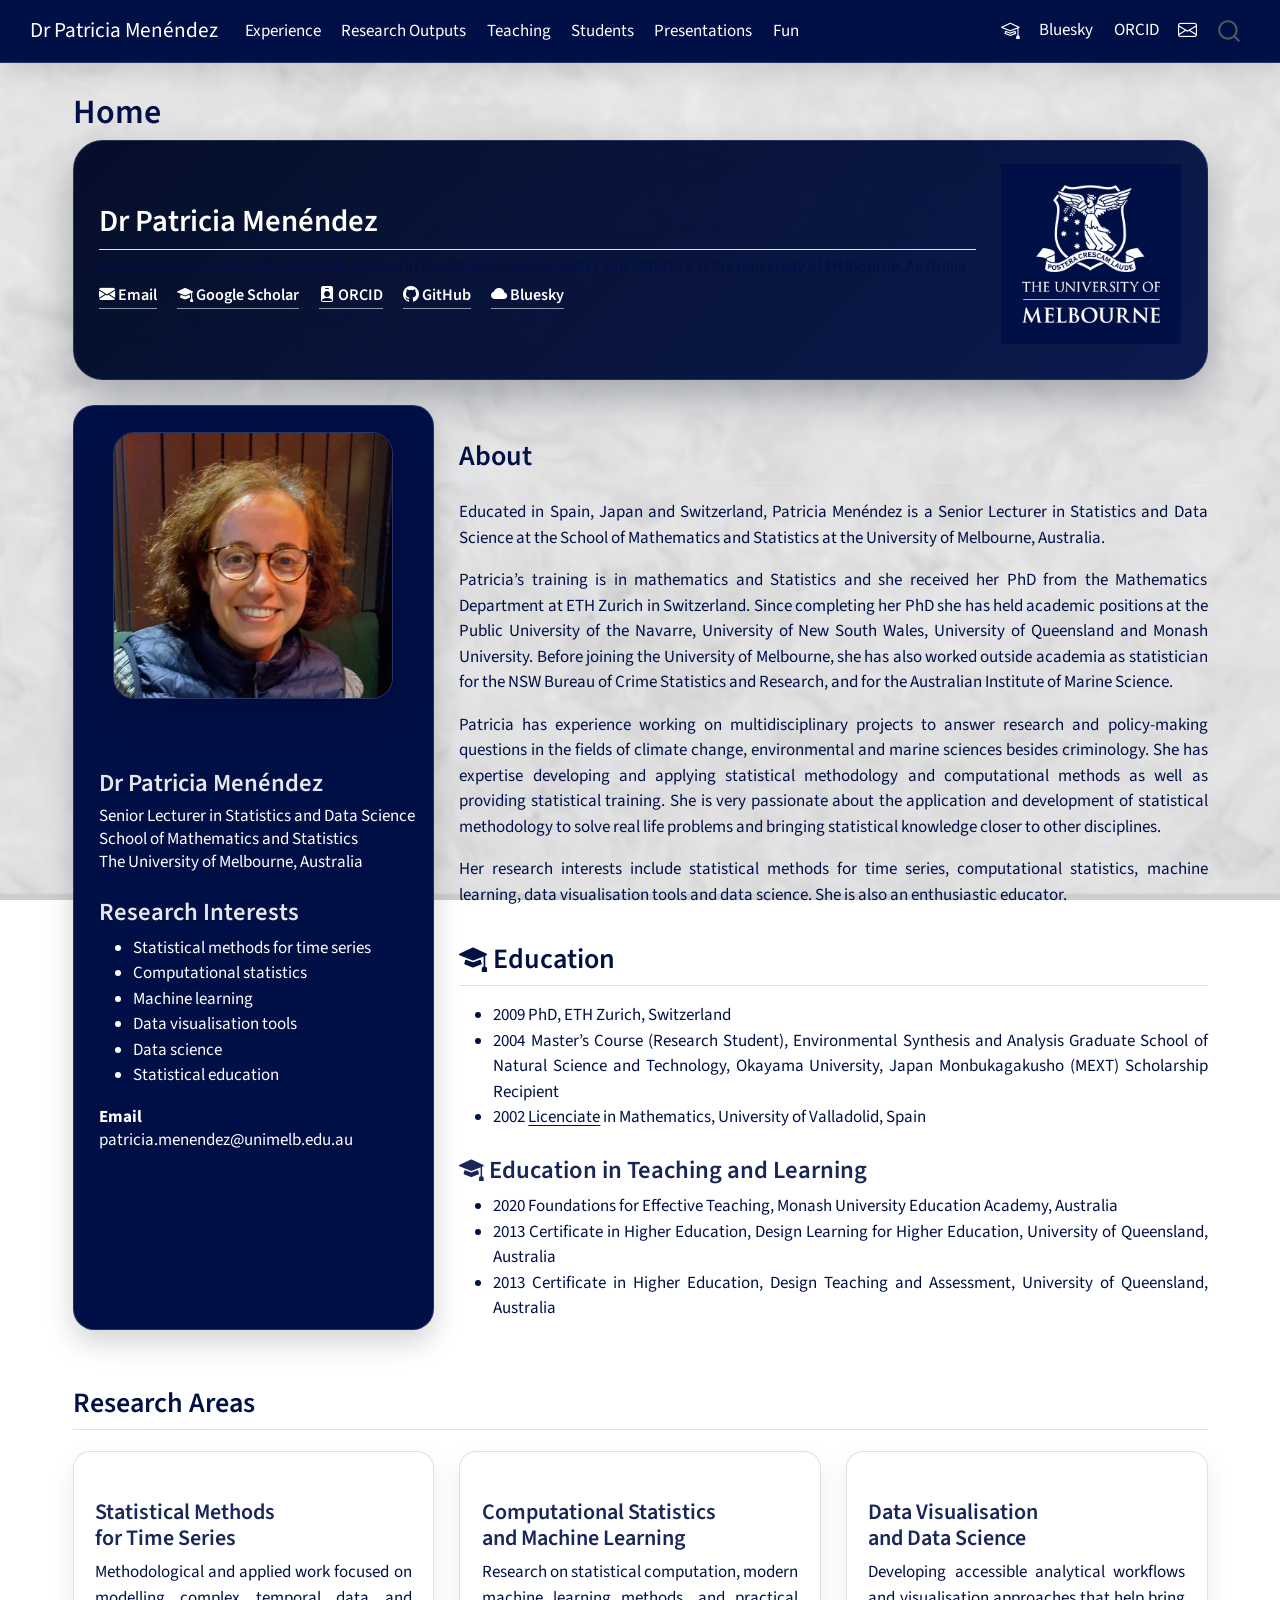
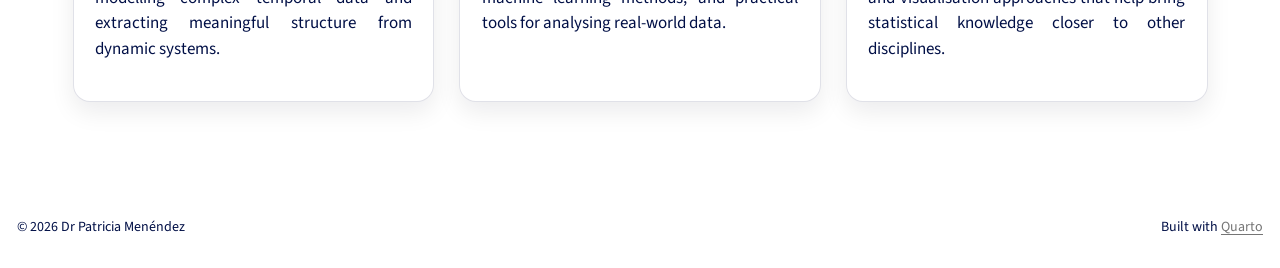
==== commit f4d012c0: "Deploy rendered site from private source" ====
--- a/index.html
+++ b/index.html
@@ -199,9 +199,17 @@
 </div>
 <section id="dr-patricia-menéndez-1" class="level3">
 <h3 class="anchored" data-anchor-id="dr-patricia-menéndez-1">Dr Patricia Menéndez</h3>
-<p>Senior Lecturer in Statistics and Data Science<br>
-School of Mathematics and Statistics<br>
-The University of Melbourne, Australia</p>
+<div class="profile-title-lines">
+<div>
+Senior Lecturer in Statistics and Data Science
+</div>
+<div>
+School of Mathematics and Statistics
+</div>
+<div>
+The University of Melbourne, Australia
+</div>
+</div>
 </section>
 <section id="research-interests" class="level3">
 <h3 class="anchored" data-anchor-id="research-interests">Research Interests</h3>
--- a/styles.css
+++ b/styles.css
@@ -138,6 +138,13 @@
   color: #ffffff;
 }
 
+.home-page .profile-panel p,
+.home-page .profile-panel li,
+.home-page .profile-meta p {
+  text-align: left;
+  text-justify: auto;
+}
+
 .profile-panel h3 {
   font-size: 1.45rem;
   white-space: nowrap;
@@ -150,6 +157,19 @@
 .profile-meta p {
   margin: 0 0 0.45rem;
   line-height: 1.35;
+}
+
+.profile-title-lines div {
+  margin: 0 0 0.18rem;
+  line-height: 1.18;
+  text-align: left;
+  text-justify: auto;
+}
+
+.profile-title-lines div:first-child {
+  font-size: inherit;
+  line-height: 1.14;
+  white-space: nowrap;
 }
 
 .profile-photo {
@@ -382,6 +402,11 @@
 }
 
 @media (max-width: 600px) and (orientation: portrait) {
+  .home-page .profile-title-lines div:first-child {
+    white-space: normal;
+    text-wrap: balance;
+  }
+
   .home-page {
     font-size: 0.74rem;
   }
@@ -440,21 +465,17 @@
   }
 
   .home-page .grid {
+    display: grid;
+    grid-template-columns: minmax(108px, 34%) minmax(0, 1fr);
     gap: 0.55rem;
-  }
-
-  .home-page .grid > .g-col-12.g-col-md-4 {
-    grid-column: span 4;
-  }
-
-  .home-page .grid > .g-col-12.g-col-md-8 {
-    grid-column: span 8;
   }
 
   .home-page .profile-panel {
     padding: 0.62rem;
-    font-size: 0.58rem;
+    font-size: 0.56rem;
     overflow-wrap: break-word;
+    max-width: none;
+    min-height: 100%;
   }
 
   .home-page .profile-panel h3 {
@@ -485,6 +506,20 @@
 
   .home-page .feature-card {
     padding: 0.9rem;
+  }
+
+  .home-page .g-col-12.g-col-md-4,
+  .home-page .g-col-12.g-col-md-8 {
+    width: auto;
+    margin-bottom: 0;
+  }
+
+  .home-page .g-col-12.g-col-md-4 {
+    grid-column: 1;
+  }
+
+  .home-page .g-col-12.g-col-md-8 {
+    grid-column: 2;
   }
 
   .home-page .profile-meta,
@@ -517,11 +552,13 @@
 
   #quarto-document-content .home-page .profile-panel li,
   #quarto-document-content .home-page .profile-panel p,
+  #quarto-document-content .home-page .profile-panel section p,
   #quarto-document-content .home-page .profile-meta p {
     text-align: left;
     line-height: 1.22;
     word-break: normal;
     overflow-wrap: break-word;
+    text-justify: auto;
   }
 
   .feature-grid {
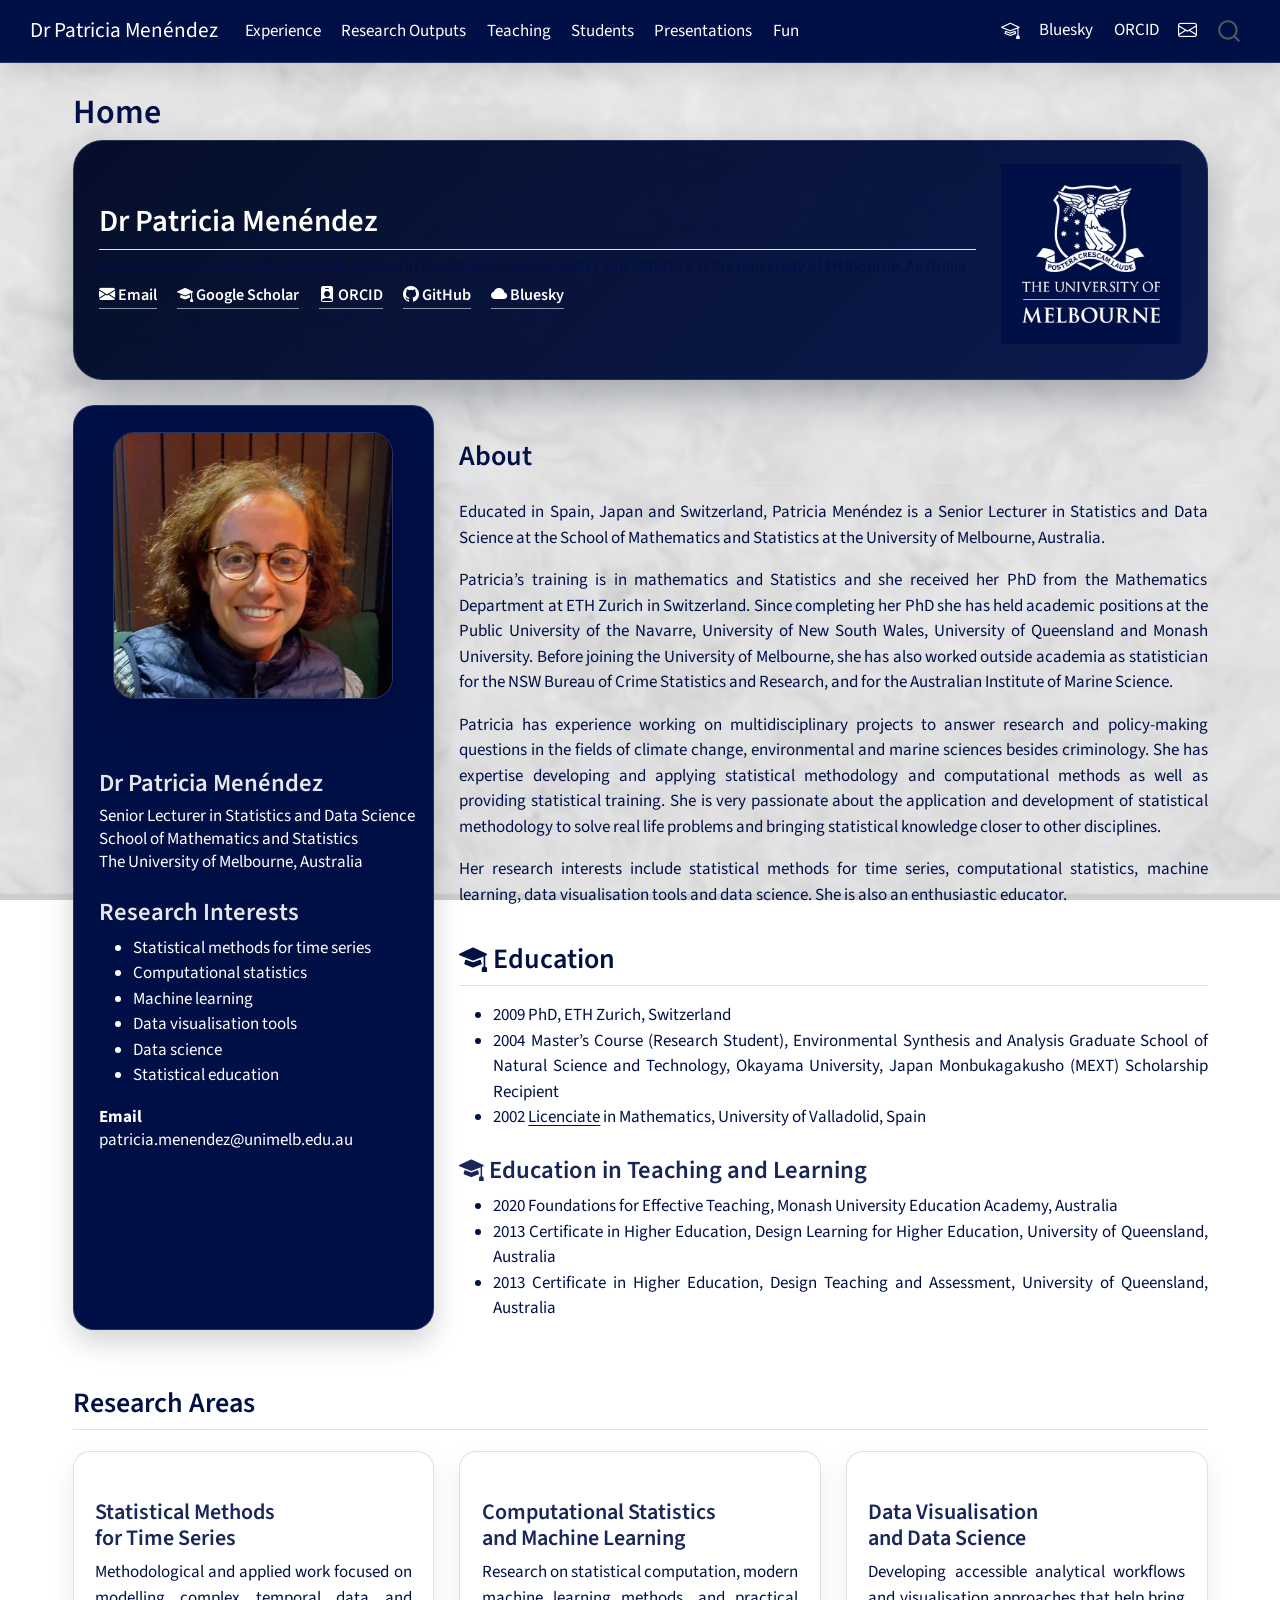
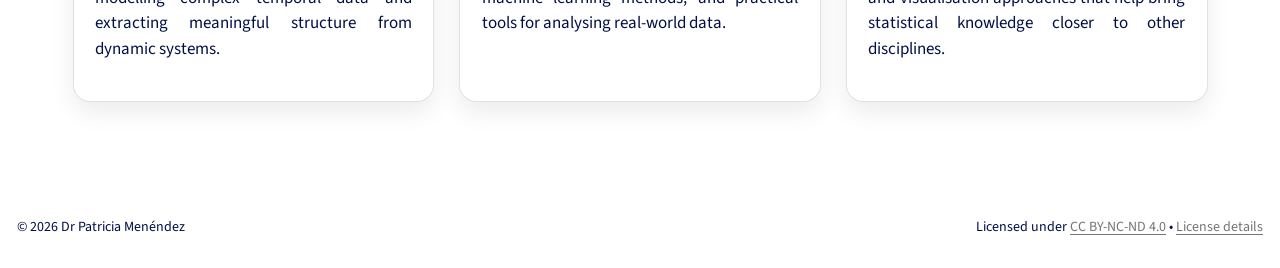
==== commit c8a56155: "Deploy rendered site from private source" ====
--- a/index.html
+++ b/index.html
@@ -691,7 +691,7 @@
       &nbsp;
     </div>
     <div class="nav-footer-right">
-<p>Built with <a href="https://quarto.org/">Quarto</a></p>
+<p>Licensed under <a href="https://creativecommons.org/licenses/by-nc-nd/4.0/">CC BY-NC-ND 4.0</a> • <a href="./license.html">License details</a></p>
 </div>
   </div>
 </footer>
